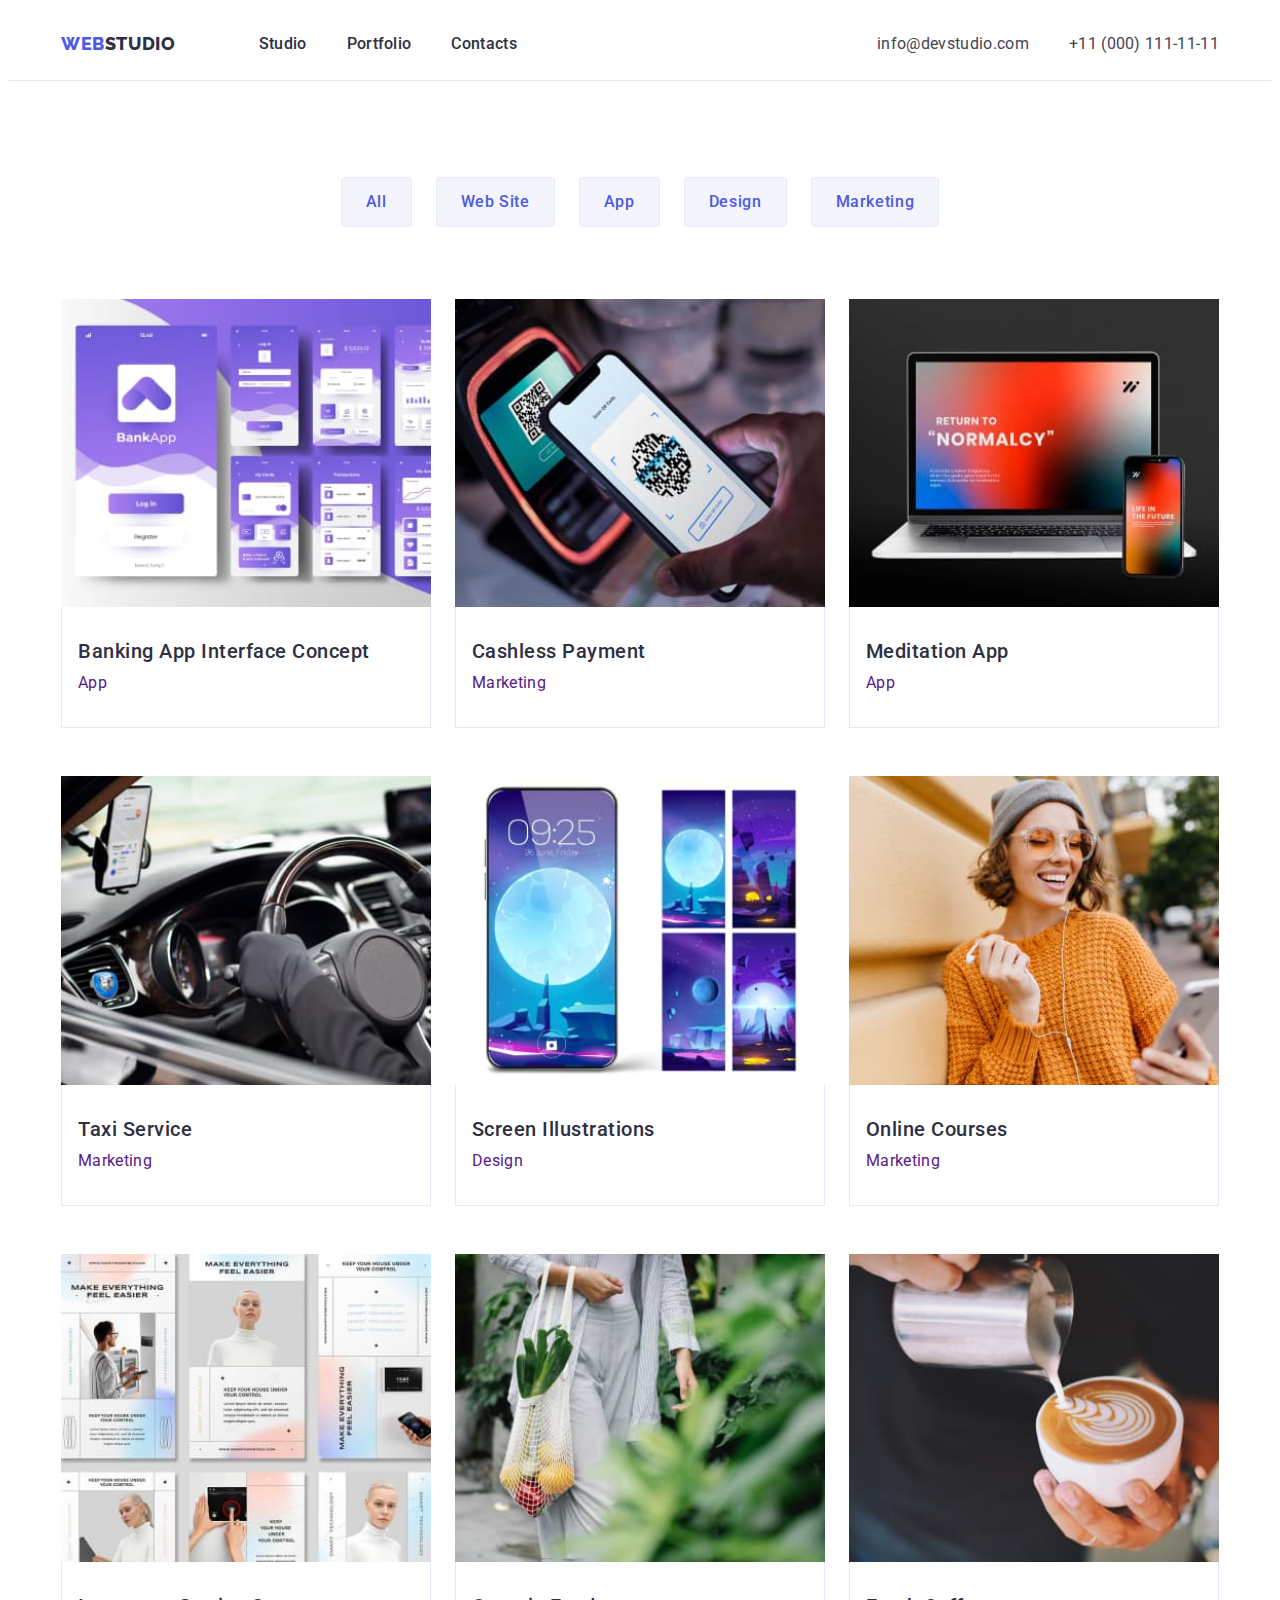
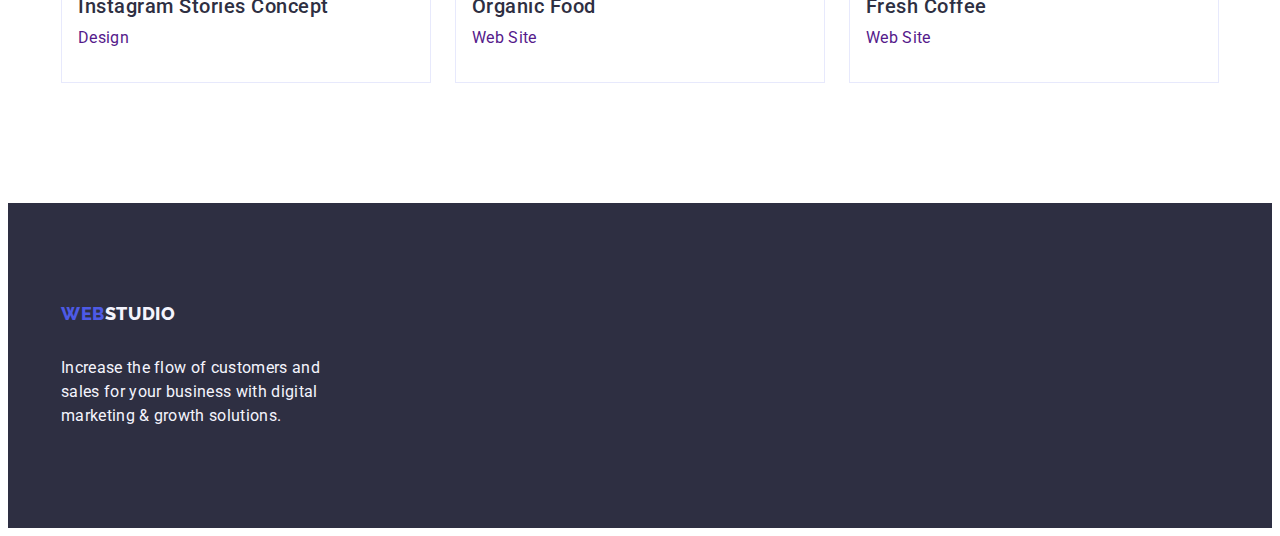
==== portfolio.html @ e99a267c "Initial commit" ====
<!DOCTYPE html>
<html lang="en">
  <head>
    <meta charset="UTF-8" />
    <meta name="viewport" content="width=device-width, initial-scale=1.0" />
    <meta name="description" content="" />
    <title>WEBSTUDIO</title>
    <link rel="preconnect" href="https://fonts.googleapis.com" />
    <link rel="preconnect" href="https://fonts.gstatic.com" crossorigin />
    <link
      href="https://fonts.googleapis.com/css2?family=Arsenal&family=Raleway:wght@800&family=Roboto:wght@400;500;700;900&display=swap"
      rel="stylesheet"
    />
    <link
      rel="stylesheet"
      href="https://cdnjs.cloudflare.com/ajax/libs/modern-normalize/2.0.0/modern-normalize.min.css"
      integrity="sha512-4xo8blKMVCiXpTaLzQSLSw3KFOVPWhm/TRtuPVc4WG6kUgjH6J03IBuG7JZPkcWMxJ5huwaBpOpnwYElP/m6wg=="
      crossorigin="anonymous"
      referrerpolicy="no-referrer"
    />
    <link rel="stylesheet" href="./css/styles.css" />
  </head>

  <body>
    <header class="page-header">
      <div class="container header-container">
        <nav class="page-navigation">
          <a class="logotype link" href="./index.html"
            >Web<span class="logotype-text-dark">Studio</span></a
          >
          <ul class="menu list">
            <li class="menu-item">
              <a class="menu-link link" href="./index.html">Studio</a>
            </li>
            <li class="menu-item">
              <a class="menu-link link" href="./portfolio.html">Portfolio</a>
            </li>
            <li class="menu-item">
              <a class="menu-link link" href="">Contacts</a>
            </li>
          </ul>
        </nav>

        <address class="contacts">
          <ul class="contacts-list list">
            <li class="contacts-item">
              <a class="contact-link link" href="mailto:info@devstudio.com"
                >info@devstudio.com</a
              >
            </li>
            <li class="contacts-item">
              <a class="contact-link link" href="tel:+110001111111"
                >+11 (000) 111-11-11</a
              >
            </li>
          </ul>
        </address>
      </div>
    </header>

    <main>
      <section class="portfolio">
        <div class="container">
          <h1 class="visually-hidden portfolio-title">Portfolio</h1>
          <ul class="filters-list list">
            <li class="filters-list-item">
              <button class="filters-button button" type="button">All</button>
            </li>
            <li class="filters-list-item">
              <button class="filters-button button" type="button">
                Web Site
              </button>
            </li>
            <li class="filters-list-item">
              <button class="filters-button button" type="button">App</button>
            </li>
            <li class="filters-list-item">
              <button class="filters-button button" type="button">
                Design
              </button>
            </li>
            <li class="filters-list-item">
              <button class="filters-button button" type="button">
                Marketing
              </button>
            </li>
          </ul>

          <ul class="card-list list">
            <li class="card-list-item">
              <a class="link" href=""
                ><img
                  class="card-photo"
                  src="./images/Images_portfolio/1.jpg"
                  alt="Banking App Interface Concept"
                  width="360"
                  height="300"
                />
                <div class="card-wrapper">
                  <h2 class="card-name">Banking App Interface Concept</h2>
                  <p class="card-referral">App</p>
                </div></a
              >
            </li>
            <li class="card-list-item">
              <a class="link" href=""
                ><img
                  class="card-photo"
                  src="./images/Images_portfolio/2.jpg"
                  alt="Cashless Payment"
                  width="360"
                  height="300"
                />
                <div class="card-wrapper">
                  <h2 class="card-name">Cashless Payment</h2>
                  <p class="card-referral">Marketing</p>
                </div></a
              >
            </li>
            <li class="card-list-item">
              <a class="link" href=""
                ><img
                  class="card-photo"
                  src="./images/Images_portfolio/3.jpg"
                  alt="Meditation App"
                  width="360"
                  height="300"
                />
                <div class="card-wrapper">
                  <h2 class="card-name">Meditation App</h2>
                  <p class="card-referral">App</p>
                </div></a
              >
            </li>
            <li class="card-list-item">
              <a class="link" href=""
                ><img
                  class="card-photo"
                  src="./images/Images_portfolio/4.jpg"
                  alt="Taxi Service"
                  width="360"
                  height="300"
                />
                <div class="card-wrapper">
                  <h2 class="card-name">Taxi Service</h2>
                  <p class="card-referral">Marketing</p>
                </div></a
              >
            </li>
            <li class="card-list-item">
              <a class="link" href=""
                ><img
                  class="card-photo"
                  src="./images/Images_portfolio/5.jpg"
                  alt="Screen Illustrations"
                  width="360"
                  height="300"
                />
                <div class="card-wrapper">
                  <h2 class="card-name">Screen Illustrations</h2>
                  <p class="card-referral">Design</p>
                </div></a
              >
            </li>
            <li class="card-list-item">
              <a class="link" href=""
                ><img
                  class="card-photo"
                  src="./images/Images_portfolio/6.jpg"
                  alt="Online Courses"
                  width="360"
                  height="300"
                />
                <div class="card-wrapper">
                  <h2 class="card-name">Online Courses</h2>
                  <p class="card-referral">Marketing</p>
                </div></a
              >
            </li>
            <li class="card-list-item">
              <a class="link" href=""
                ><img
                  class="card-photo"
                  src="./images/Images_portfolio/7.jpg"
                  alt="Instagram Stories Concept"
                  width="360"
                  height="300"
                />
                <div class="card-wrapper">
                  <h2 class="card-name">Instagram Stories Concept</h2>
                  <p class="card-referral">Design</p>
                </div></a
              >
            </li>
            <li class="card-list-item">
              <a class="link" href=""
                ><img
                  class="card-photo"
                  src="./images/Images_portfolio/8.jpg"
                  alt="Organic Food"
                  width="360"
                  height="300"
                />
                <div class="card-wrapper">
                  <h2 class="card-name">Organic Food</h2>
                  <p class="card-referral">Web Site</p>
                </div></a
              >
            </li>
            <li class="card-list-item">
              <a class="link" href=""
                ><img
                  class="card-photo"
                  src="./images/Images_portfolio/9.jpg"
                  alt="Fresh Coffee"
                  width="360"
                  height="300"
                />
                <div class="card-wrapper">
                  <h2 class="card-name">Fresh Coffee</h2>
                  <p class="card-referral">Web Site</p>
                </div></a
              >
            </li>
          </ul>
        </div>
      </section>
    </main>

    <footer class="page-footer">
      <div class="container">
        <a class="logotype link" href="./index.html"
          >Web<span class="logotype-text-light">Studio</span></a
        >
        <p class="footer-text">
          Increase the flow of customers and sales for your business with
          digital marketing & growth solutions.
        </p>
      </div>
    </footer>
  </body>
</html>
---- css/styles.css ----
:root {
  --main-color: #2e2f42;
  --secondary-color: #f4f4fd;
  --third-color: #434455;
  --accent-color: #4d5ae5;
  --text-btn-color: #ffffff;
  --active-color: #404bbf;
  --another-color: #e7e9fc;
}

h1,
h2,
h3,
h4,
h5,
h6,
p {
  margin-top: 0;
  margin-bottom: 0;
}

ul,
ol {
  margin-top: 0;
  margin-bottom: 0;
  padding-left: 0;
}

.list {
  list-style-type: none;
}

.link {
  text-decoration: none;
}

button {
  cursor: pointer;
}

img {
  display: block;
  width: 100%;
  height: auto;
}

body {
  font-family: 'Roboto', sans-serif;
  color: var(--third-color);
  line-height: 1.5;
  letter-spacing: 0.02em;
  background-color: var(--text-btn-color);
}

.visually-hidden {
  position: absolute;
  width: 1px;
  height: 1px;
  margin: -1px;
  border: 0;
  padding: 0;
  white-space: nowrap;
  clip-path: inset(100%);
  clip: rect(0 0 0 0);
  overflow: hidden;
}

.container {
  width: 1158px;
  margin-left: auto;
  margin-right: auto;
  padding-left: 15px;
  padding-right: 15px;
}

.section {
  padding-top: 120px;
  padding-bottom: 120px;
}

.page-header {
  border-bottom: 1px solid var(--another-color);
  padding-top: 24px;
  padding-bottom: 24px;
}

.header-container {
  display: flex;
  justify-content: space-between;
  align-items: center;
}

.page-navigation {
  display: flex;
  align-items: center;
  width: 100%;
  max-width: 456px;
  justify-content: space-between;
}

.logotype {
  color: var(--accent-color);
  font-family: Raleway, sans-serif;
  font-size: 18px;
  font-weight: 800;
  line-height: 1.17;
  letter-spacing: 0.03375em;
  text-transform: uppercase;
  margin-right: 76px;
}

.logotype .logotype-text-dark {
  color: var(--main-color);
}

.logotype-text-light {
  color: var(--secondary-color);
}

.menu {
  display: flex;
  gap: 40px;
  align-items: center;
}

.menu-link {
  font-weight: 500;
  color: var(--main-color);
  padding-top: 24px;
  padding-bottom: 24px;
}

.menu-link:hover,
.menu-link:focus {
  color: var(--active-color);
}

.contacts-list {
  display: flex;
  gap: 40px;
  align-items: center;
}

address {
  font-style: normal;
}

.contact-link {
  color: var(--third-color);
}

.contact-link:hover,
.contact-link:focus {
  color: var(--active-color);
}

.hero {
  background-color: var(--main-color);
  padding: 188px 0;
}

.hero-title {
  color: var(--text-btn-color);
  text-align: center;
  font-size: 56px;
  line-height: 1.07;
  letter-spacing: 0.02em;
  max-width: 496px;
  margin: 0 auto 48px;
}

.hero-button {
  font-family: 'Roboto', sans-serif;
  background: var(--accent-color);
  color: var(--text-btn-color);
  font-size: 16px;
  font-weight: 500;
  line-height: 1.5;
  letter-spacing: 0.04em;
  display: block;
  border: none;
  border-radius: 4px;
  border-color: transparent;
  padding: 16px 32px;
  margin: 0 auto;
  min-width: 169px;
}

.hero-button:hover,
.hero-button:focus {
  background: var(--active-color);
}

.section-title {
  color: var(--main-color);
  text-align: center;
  font-size: 36px;
  line-height: 1.11;
  letter-spacing: 0.045em;
  text-transform: capitalize;
  margin-bottom: 72px;
}

.benefits-list {
  display: flex;
  gap: 24px;
}

.benefits-list-item {
  flex-basis: calc((100% - 3 * 24px) / 4);
}

.benefits-list-title {
  color: var(--main-color);
  font-size: 20px;
  font-weight: 500;
  line-height: 1.2;
  letter-spacing: 0.025em;
  margin-bottom: 8px;
}

.our-solution {
  padding-bottom: 120px;
}

.solution-list {
  display: flex;
  gap: 24px;
}

.solution-list-item {
  flex-basis: calc((100% - 2 * 24px) / 3);
}

.team {
  background-color: var(--secondary-color);
}

.team-list {
  display: flex;
  gap: 24px;
}

.team-list-item {
  background-color: var(--text-btn-color);
  flex-basis: calc((100% - 3 * 24px) / 4);
  border-radius: 0px 0px 4px 4px;
  box-shadow: 0px 2px 1px 0px rgba(46, 47, 66, 0.08),
    0px 1px 1px 0px rgba(46, 47, 66, 0.16),
    0px 1px 6px 0px rgba(46, 47, 66, 0.08);
}

.team-wrapper {
  padding: 32px 0;
}

.team-name {
  color: var(--main-color);
  font-size: 20px;
  font-weight: 500;
  line-height: 1.2;
  letter-spacing: 0.025em;
  text-align: center;
  margin-bottom: 8px;
}

.team-position {
  text-align: center;
}

.portfolio {
  padding-top: 96px;
  padding-bottom: 120px;
}

.filters-list {
  display: flex;
  justify-content: center;
  gap: 24px;
  margin-bottom: 72px;
}

.filters-button {
  background: var(--secondary-color);
  color: var(--accent-color);
  font-family: 'Roboto', sans-serif;
  text-align: center;
  font-size: 16px;
  font-weight: 500;
  line-height: 1.5;
  letter-spacing: 0.04em;
  padding: 12px 24px;
  text-align: center;
  border-radius: 4px;
  border: 1px solid var(--another-color);
}

.filters-button:hover,
.filters-button:focus {
  background: var(--active-color);
  color: var(--text-btn-color);
  border: 1px solid transparent;
  box-shadow: 0px 2px 2px 0px rgba(0, 0, 0, 0.12),
    0px 2px 1px 0px rgba(0, 0, 0, 0.08), 0px 3px 1px 0px rgba(0, 0, 0, 0.1);
}

.card-list {
  display: flex;
  flex-wrap: wrap;
  column-gap: 24px;
  row-gap: 48px;
}

.card-list-item {
  width: calc((100% - 2 * 24px) / 3);
}

.card-wrapper {
  border: 1px solid var(--another-color);
  background: var(--text-btn-color);
  padding: 32px 16px;
  border-top: none;
}

.card-name {
  color: var(--main-color);
  font-size: 20px;
  font-weight: 500;
  line-height: 1.2;
  letter-spacing: 0.025em;
  margin-bottom: 8px;
}

.page-footer {
  background: var(--main-color);
  padding-top: 100px;
  padding-bottom: 100px;
}

.page-footer .logotype {
  display: inline-block;
  margin-bottom: 16px;
}

.footer-text {
  color: var(--secondary-color);
  margin-top: 16px;
  max-width: 264px;
}
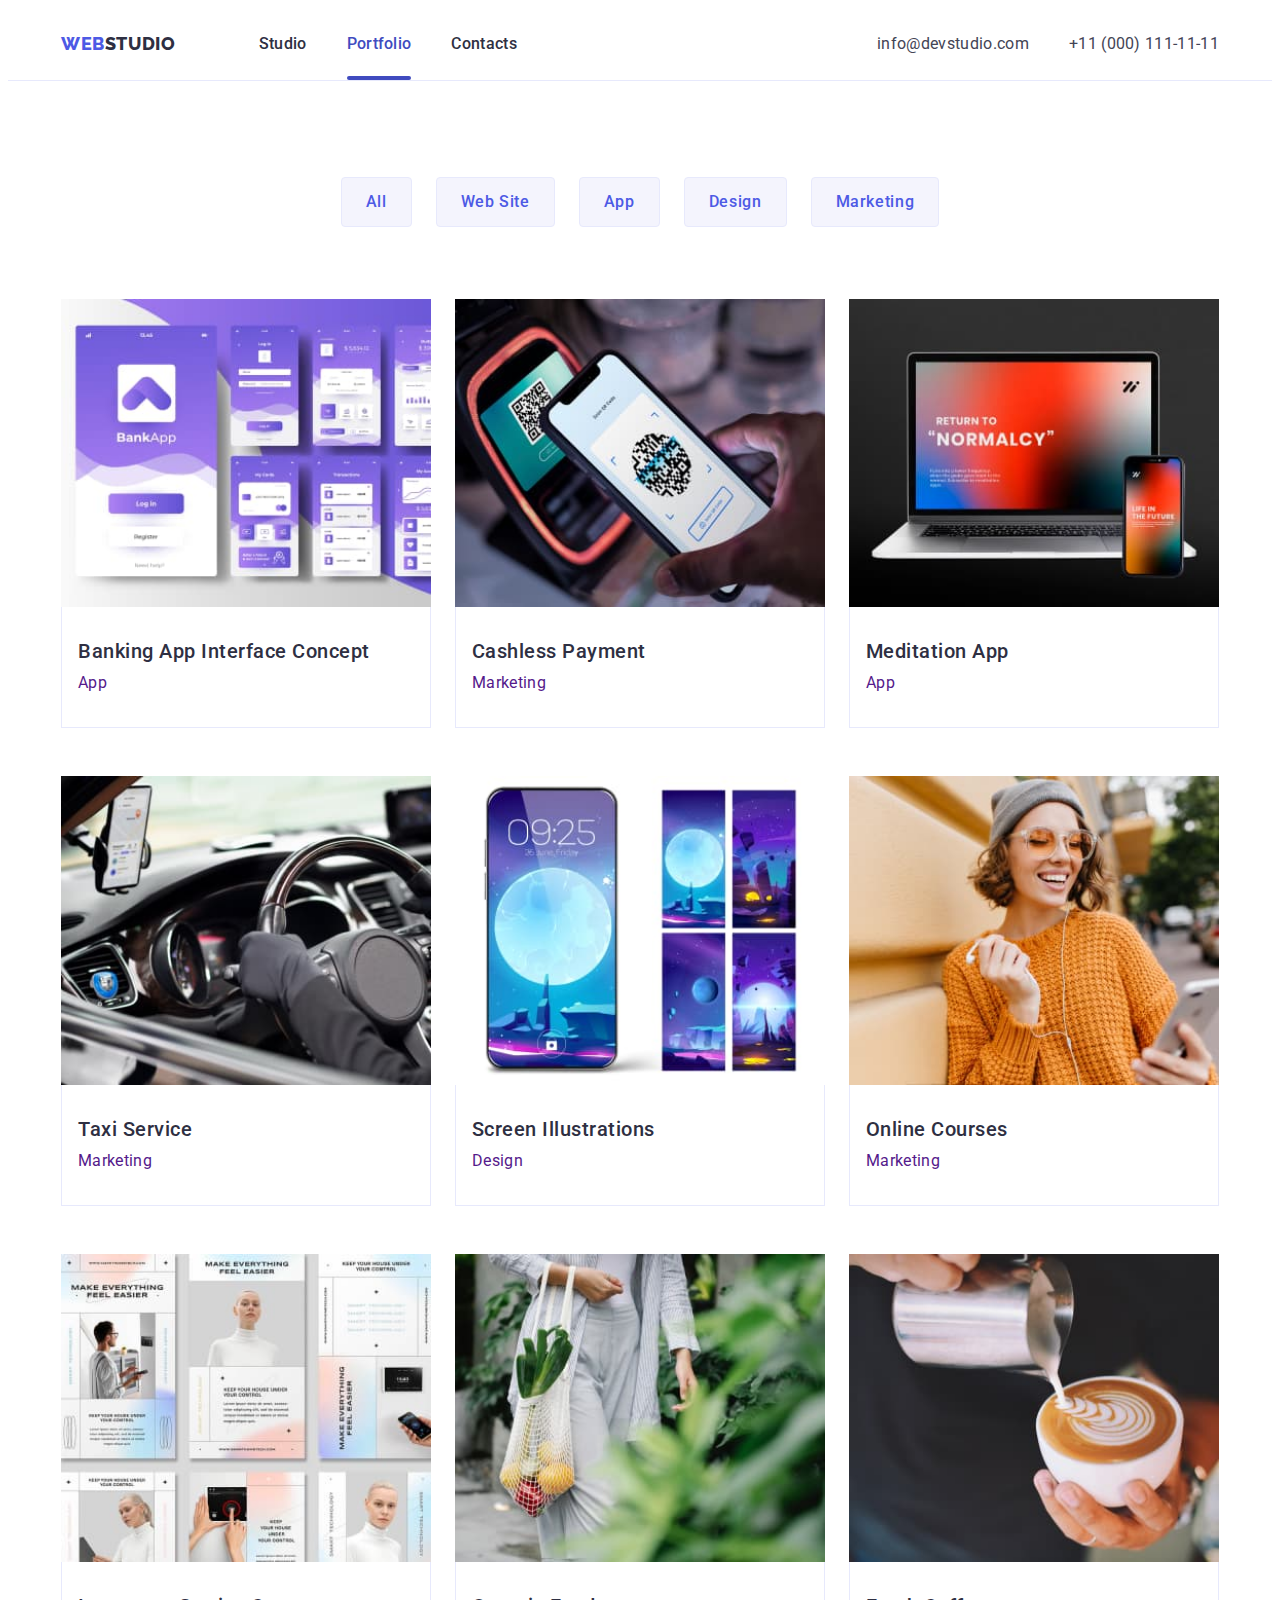
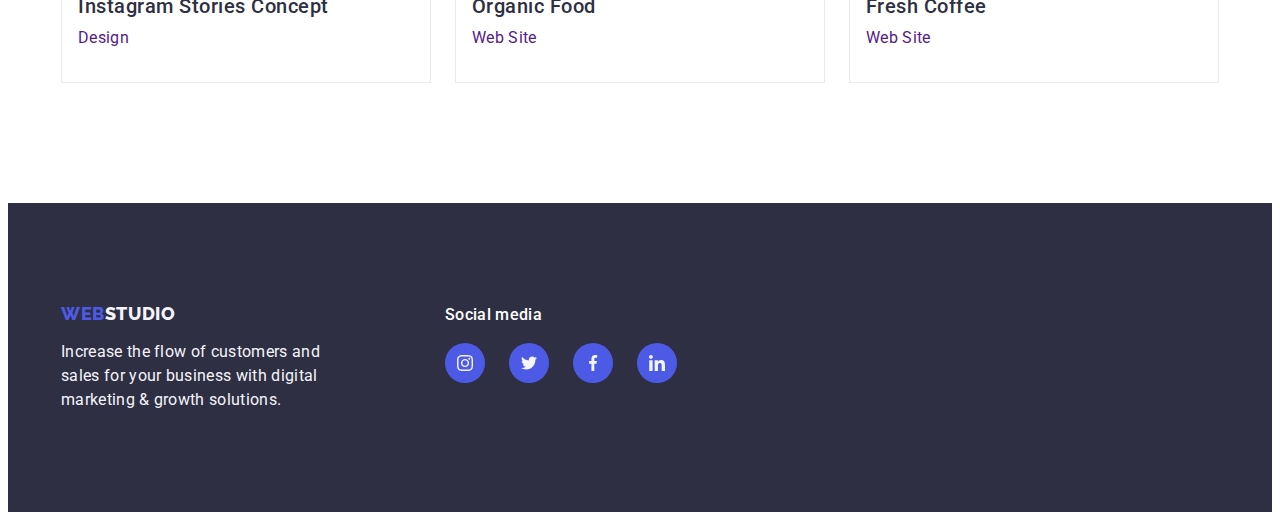
==== commit f5619925: "HW4" ====
--- a/portfolio.html
+++ b/portfolio.html
@@ -33,7 +33,9 @@
               <a class="menu-link link" href="./index.html">Studio</a>
             </li>
             <li class="menu-item">
-              <a class="menu-link link" href="./portfolio.html">Portfolio</a>
+              <a class="menu-link link current" href="./portfolio.html"
+                >Portfolio</a
+              >
             </li>
             <li class="menu-item">
               <a class="menu-link link" href="">Contacts</a>
@@ -88,29 +90,44 @@
 
           <ul class="card-list list">
             <li class="card-list-item">
-              <a class="link" href=""
-                ><img
-                  class="card-photo"
-                  src="./images/Images_portfolio/1.jpg"
-                  alt="Banking App Interface Concept"
-                  width="360"
-                  height="300"
-                />
+              <a class="link" href="">
+                <div class="card-list-img-wrapper">
+                  <img
+                    class="card-photo"
+                    src="./images/Images_portfolio/1.jpg"
+                    alt="Banking App Interface Concept"
+                    width="360"
+                    height="300"
+                  />
+                  <p class="overlay">
+                    14 Stylish and User-Friendly App Design Concepts · Task
+                    Manager App · Calorie Tracker App · Exotic Fruit Ecommerce
+                    App · Cloud Storage App
+                  </p>
+                </div>
                 <div class="card-wrapper">
                   <h2 class="card-name">Banking App Interface Concept</h2>
                   <p class="card-referral">App</p>
-                </div></a
-              >
-            </li>
-            <li class="card-list-item">
-              <a class="link" href=""
-                ><img
-                  class="card-photo"
-                  src="./images/Images_portfolio/2.jpg"
-                  alt="Cashless Payment"
-                  width="360"
-                  height="300"
-                />
+                </div>
+              </a>
+            </li>
+
+            <li class="card-list-item">
+              <a class="link" href="">
+                <div class="card-list-img-wrapper">
+                  <img
+                    class="card-photo"
+                    src="./images/Images_portfolio/2.jpg"
+                    alt="Cashless Payment"
+                    width="360"
+                    height="300"
+                  />
+                  <p class="overlay">
+                    14 Stylish and User-Friendly App Design Concepts · Task
+                    Manager App · Calorie Tracker App · Exotic Fruit Ecommerce
+                    App · Cloud Storage App
+                  </p>
+                </div>
                 <div class="card-wrapper">
                   <h2 class="card-name">Cashless Payment</h2>
                   <p class="card-referral">Marketing</p>
@@ -118,14 +135,21 @@
               >
             </li>
             <li class="card-list-item">
-              <a class="link" href=""
-                ><img
-                  class="card-photo"
-                  src="./images/Images_portfolio/3.jpg"
-                  alt="Meditation App"
-                  width="360"
-                  height="300"
-                />
+              <a class="link" href="">
+                <div class="card-list-img-wrapper">
+                  <img
+                    class="card-photo"
+                    src="./images/Images_portfolio/3.jpg"
+                    alt="Meditation App"
+                    width="360"
+                    height="300"
+                  />
+                  <p class="overlay">
+                    14 Stylish and User-Friendly App Design Concepts · Task
+                    Manager App · Calorie Tracker App · Exotic Fruit Ecommerce
+                    App · Cloud Storage App
+                  </p>
+                </div>
                 <div class="card-wrapper">
                   <h2 class="card-name">Meditation App</h2>
                   <p class="card-referral">App</p>
@@ -133,14 +157,21 @@
               >
             </li>
             <li class="card-list-item">
-              <a class="link" href=""
-                ><img
-                  class="card-photo"
-                  src="./images/Images_portfolio/4.jpg"
-                  alt="Taxi Service"
-                  width="360"
-                  height="300"
-                />
+              <a class="link" href="">
+                <div class="card-list-img-wrapper">
+                  <img
+                    class="card-photo"
+                    src="./images/Images_portfolio/4.jpg"
+                    alt="Taxi Service"
+                    width="360"
+                    height="300"
+                  />
+                  <p class="overlay">
+                    14 Stylish and User-Friendly App Design Concepts · Task
+                    Manager App · Calorie Tracker App · Exotic Fruit Ecommerce
+                    App · Cloud Storage App
+                  </p>
+                </div>
                 <div class="card-wrapper">
                   <h2 class="card-name">Taxi Service</h2>
                   <p class="card-referral">Marketing</p>
@@ -148,14 +179,21 @@
               >
             </li>
             <li class="card-list-item">
-              <a class="link" href=""
-                ><img
-                  class="card-photo"
-                  src="./images/Images_portfolio/5.jpg"
-                  alt="Screen Illustrations"
-                  width="360"
-                  height="300"
-                />
+              <a class="link" href="">
+                <div class="card-list-img-wrapper">
+                  <img
+                    class="card-photo"
+                    src="./images/Images_portfolio/5.jpg"
+                    alt="Screen Illustrations"
+                    width="360"
+                    height="300"
+                  />
+                  <p class="overlay">
+                    14 Stylish and User-Friendly App Design Concepts · Task
+                    Manager App · Calorie Tracker App · Exotic Fruit Ecommerce
+                    App · Cloud Storage App
+                  </p>
+                </div>
                 <div class="card-wrapper">
                   <h2 class="card-name">Screen Illustrations</h2>
                   <p class="card-referral">Design</p>
@@ -163,14 +201,21 @@
               >
             </li>
             <li class="card-list-item">
-              <a class="link" href=""
-                ><img
-                  class="card-photo"
-                  src="./images/Images_portfolio/6.jpg"
-                  alt="Online Courses"
-                  width="360"
-                  height="300"
-                />
+              <a class="link" href="">
+                <div class="card-list-img-wrapper">
+                  <img
+                    class="card-photo"
+                    src="./images/Images_portfolio/6.jpg"
+                    alt="Online Courses"
+                    width="360"
+                    height="300"
+                  />
+                  <p class="overlay">
+                    14 Stylish and User-Friendly App Design Concepts · Task
+                    Manager App · Calorie Tracker App · Exotic Fruit Ecommerce
+                    App · Cloud Storage App
+                  </p>
+                </div>
                 <div class="card-wrapper">
                   <h2 class="card-name">Online Courses</h2>
                   <p class="card-referral">Marketing</p>
@@ -178,14 +223,21 @@
               >
             </li>
             <li class="card-list-item">
-              <a class="link" href=""
-                ><img
-                  class="card-photo"
-                  src="./images/Images_portfolio/7.jpg"
-                  alt="Instagram Stories Concept"
-                  width="360"
-                  height="300"
-                />
+              <a class="link" href="">
+                <div class="card-list-img-wrapper">
+                  <img
+                    class="card-photo"
+                    src="./images/Images_portfolio/7.jpg"
+                    alt="Instagram Stories Concept"
+                    width="360"
+                    height="300"
+                  />
+                  <p class="overlay">
+                    14 Stylish and User-Friendly App Design Concepts · Task
+                    Manager App · Calorie Tracker App · Exotic Fruit Ecommerce
+                    App · Cloud Storage App
+                  </p>
+                </div>
                 <div class="card-wrapper">
                   <h2 class="card-name">Instagram Stories Concept</h2>
                   <p class="card-referral">Design</p>
@@ -194,13 +246,20 @@
             </li>
             <li class="card-list-item">
               <a class="link" href=""
-                ><img
-                  class="card-photo"
-                  src="./images/Images_portfolio/8.jpg"
-                  alt="Organic Food"
-                  width="360"
-                  height="300"
-                />
+                ><div class="card-list-img-wrapper">
+                  <img
+                    class="card-photo"
+                    src="./images/Images_portfolio/8.jpg"
+                    alt="Organic Food"
+                    width="360"
+                    height="300"
+                  />
+                  <p class="overlay">
+                    14 Stylish and User-Friendly App Design Concepts · Task
+                    Manager App · Calorie Tracker App · Exotic Fruit Ecommerce
+                    App · Cloud Storage App
+                  </p>
+                </div>
                 <div class="card-wrapper">
                   <h2 class="card-name">Organic Food</h2>
                   <p class="card-referral">Web Site</p>
@@ -209,13 +268,20 @@
             </li>
             <li class="card-list-item">
               <a class="link" href=""
-                ><img
-                  class="card-photo"
-                  src="./images/Images_portfolio/9.jpg"
-                  alt="Fresh Coffee"
-                  width="360"
-                  height="300"
-                />
+                ><div class="card-list-img-wrapper">
+                  <img
+                    class="card-photo"
+                    src="./images/Images_portfolio/9.jpg"
+                    alt="Fresh Coffee"
+                    width="360"
+                    height="300"
+                  />
+                  <p class="overlay">
+                    14 Stylish and User-Friendly App Design Concepts · Task
+                    Manager App · Calorie Tracker App · Exotic Fruit Ecommerce
+                    App · Cloud Storage App
+                  </p>
+                </div>
                 <div class="card-wrapper">
                   <h2 class="card-name">Fresh Coffee</h2>
                   <p class="card-referral">Web Site</p>
@@ -229,13 +295,68 @@
 
     <footer class="page-footer">
       <div class="container">
-        <a class="logotype link" href="./index.html"
-          >Web<span class="logotype-text-light">Studio</span></a
-        >
-        <p class="footer-text">
-          Increase the flow of customers and sales for your business with
-          digital marketing & growth solutions.
-        </p>
+        <div class="footer-logo-and-text">
+          <a class="logotype link" href="./index.html"
+            >Web<span class="logotype-text-light">Studio</span></a
+          >
+          <p class="footer-text">
+            Increase the flow of customers and sales for your business with
+            digital marketing & growth solutions.
+          </p>
+        </div>
+        <div class="social-media">
+          <p class="social-media-text">Social media</p>
+          <ul class="soсial-list list">
+            <li class="soсial-list-item">
+              <a class="social-link link" href="">
+                <svg
+                  class="social-list-icon"
+                  width="16"
+                  height="16"
+                  aria-label="instagram icon"
+                >
+                  <use href="./images/icons.svg#icon-instagram"></use>
+                </svg>
+              </a>
+            </li>
+            <li class="soсial-list-item">
+              <a class="social-link link" href="">
+                <svg
+                  class="social-list-icon"
+                  width="16"
+                  height="16"
+                  aria-label="twitter icon"
+                >
+                  <use href="./images/icons.svg#icon-twitter"></use>
+                </svg>
+              </a>
+            </li>
+            <li class="soсial-list-item">
+              <a class="social-link link" href="">
+                <svg
+                  class="social-list-icon"
+                  width="16"
+                  height="16"
+                  aria-label="facebook icon"
+                >
+                  <use href="./images/icons.svg#icon-facebook"></use>
+                </svg>
+              </a>
+            </li>
+            <li class="soсial-list-item">
+              <a class="social-link link" href="">
+                <svg
+                  class="social-list-icon"
+                  width="16"
+                  height="16"
+                  aria-label="linkedin icon"
+                >
+                  <use href="./images/icons.svg#icon-linkedin"></use>
+                </svg>
+              </a>
+            </li>
+          </ul>
+        </div>
       </div>
     </footer>
   </body>
--- a/css/styles.css
+++ b/css/styles.css
@@ -6,6 +6,7 @@
   --text-btn-color: #ffffff;
   --active-color: #404bbf;
   --another-color: #e7e9fc;
+  --transition-dur-func: 250ms cubic-bezier(0.4, 0, 0.2, 1);
 }
 
 h1,
@@ -80,14 +81,17 @@
 
 .page-header {
   border-bottom: 1px solid var(--another-color);
-  padding-top: 24px;
-  padding-bottom: 24px;
 }
 
 .header-container {
   display: flex;
   justify-content: space-between;
   align-items: center;
+}
+
+.logotype,
+.menu-link {
+  display: block;
 }
 
 .page-navigation {
@@ -128,6 +132,7 @@
   color: var(--main-color);
   padding-top: 24px;
   padding-bottom: 24px;
+  transition: color var(--transition-dur-func);
 }
 
 .menu-link:hover,
@@ -135,6 +140,26 @@
   color: var(--active-color);
 }
 
+.current {
+  color: var(--active-color);
+}
+
+.menu-link.current {
+  display: flex;
+  gap: 20px;
+  flex-direction: column;
+  padding-bottom: 0px;
+}
+
+.current::after {
+  content: '';
+  display: block;
+  width: 100%;
+  height: 4px;
+  border-radius: 2px;
+  background: var(--active-color);
+}
+
 .contacts-list {
   display: flex;
   gap: 40px;
@@ -147,6 +172,7 @@
 
 .contact-link {
   color: var(--third-color);
+  transition: color var(--transition-dur-func);
 }
 
 .contact-link:hover,
@@ -156,6 +182,14 @@
 
 .hero {
   background-color: var(--main-color);
+  background-image: linear-gradient(
+      rgba(46, 47, 66, 0.7),
+      rgba(46, 47, 66, 0.7)
+    ),
+    url(../images/background_image.jpg);
+  background-repeat: no-repeat;
+  background-size: cover;
+  max-width: 1440px;
   padding: 188px 0;
 }
 
@@ -184,6 +218,7 @@
   padding: 16px 32px;
   margin: 0 auto;
   min-width: 169px;
+  transition: background var(--transition-dur-func);
 }
 
 .hero-button:hover,
@@ -208,6 +243,13 @@
 
 .benefits-list-item {
   flex-basis: calc((100% - 3 * 24px) / 4);
+}
+
+.ben-icons {
+  border-radius: 4px;
+  background: var(--secondary-color);
+  margin-bottom: 8px;
+  padding: 24px 100px;
 }
 
 .benefits-list-title {
@@ -266,6 +308,67 @@
 
 .team-position {
   text-align: center;
+  margin-bottom: 8px;
+}
+
+.soсial-list {
+  display: flex;
+  align-items: center;
+  gap: 24px;
+  justify-content: center;
+}
+
+.soсial-list-item {
+  width: 40px;
+  height: 40px;
+}
+
+.social-link {
+  display: flex;
+  align-items: center;
+  justify-content: center;
+  width: 100%;
+  height: 100%;
+  border-radius: 50%;
+  background-color: var(--accent-color);
+  transition: background-color var(--transition-dur-func);
+}
+
+.social-link:hover,
+.social-link:focus {
+  background-color: var(--active-color);
+}
+
+.social-list-icon {
+  fill: var(--secondary-color);
+}
+
+.customers-list {
+  display: flex;
+  align-items: center;
+  gap: 24px;
+}
+
+.customers-list-item {
+  flex-basis: calc((100% - 5 * 24px) / 6);
+  border-radius: 4px;
+  border: 1px solid #8e8f99;
+  padding: 16px 32px;
+  transition: border var(--transition-dur-func);
+}
+.customers-icon {
+  fill: #8e8f99;
+  transition: fill var(--transition-dur-func);
+}
+
+.customers-list-item:hover,
+.customers-list-item:focus {
+  border: 1px solid var(--active-color);
+}
+
+.customers-list-item:hover .customers-icon,
+.customers-list-item:focus .customers-icon {
+  fill: var(--active-color);
 }
 
 .portfolio {
@@ -293,6 +396,9 @@
   text-align: center;
   border-radius: 4px;
   border: 1px solid var(--another-color);
+  transition: background var(--transition-dur-func),
+    color var(--transition-dur-func), border var(--transition-dur-func),
+    box-shadow var(--transition-dur-func);
 }
 
 .filters-button:hover,
@@ -315,6 +421,29 @@
   width: calc((100% - 2 * 24px) / 3);
 }
 
+.card-list-img-wrapper {
+  position: relative;
+  overflow: hidden;
+}
+
+.overlay {
+  position: absolute;
+  top: 0;
+  left: 0;
+  width: 100%;
+  height: 100%;
+  color: var(--secondary-color);
+  padding-top: 40px;
+  text-align: center;
+  background-color: var(--accent-color);
+  transform: translateY(100%);
+  transition: transform var(--transition-dur-func);
+}
+
+.card-list-item:hover .overlay {
+  transform: translateY(0%);
+}
+
 .card-wrapper {
   border: 1px solid var(--another-color);
   background: var(--text-btn-color);
@@ -337,6 +466,10 @@
   padding-bottom: 100px;
 }
 
+.page-footer .container {
+  display: flex;
+  gap: 120px;
+}
 .page-footer .logotype {
   display: inline-block;
   margin-bottom: 16px;
@@ -344,6 +477,81 @@
 
 .footer-text {
   color: var(--secondary-color);
-  margin-top: 16px;
   max-width: 264px;
 }
+
+.social-media {
+  display: inline-flex;
+  gap: 16px;
+  flex-direction: column;
+}
+
+.social-media .soсial-list {
+  justify-content: flex-start;
+  align-items: flex-start;
+}
+
+.social-media-text {
+  color: var(--text-btn-color);
+  font-weight: 500;
+}
+
+.backdrop {
+  position: fixed;
+  top: 0;
+  left: 0;
+  z-index: 9999;
+  width: 100%;
+  height: 100%;
+  background-color: rgba(46, 47, 66, 0.4);
+  transition: opacity var(--transition-dur-func),
+    visibility var(--transition-dur-func);
+}
+
+.is-hidden {
+  opacity: 0;
+  visibility: hidden;
+  pointer-events: none;
+}
+
+.modal {
+  position: absolute;
+  width: 408px;
+  height: 584px;
+  border-radius: 4px;
+  background: #fcfcfc;
+  box-shadow: 0px 2px 1px 0px rgba(0, 0, 0, 0.2),
+    0px 1px 3px 0px rgba(0, 0, 0, 0.12), 0px 1px 1px 0px rgba(0, 0, 0, 0.14);
+  top: 50%;
+  left: 50%;
+  transform: translate(-50%, -50%);
+}
+
+.close-button {
+  position: absolute;
+  top: 24px;
+  right: 24px;
+  display: flex;
+  align-items: center;
+  justify-content: center;
+  width: 24px;
+  height: 24px;
+  background-color: var(--another-color);
+  stroke-width: 1px;
+  stroke: rgba(0, 0, 0, 0.1);
+  border-radius: 50%;
+  transition: background-color var(--transition-dur-func);
+}
+
+.close-button:hover {
+  background-color: var(--active-color);
+}
+
+.close-button-icon {
+  fill: var(--main-color);
+  transition: fill var(--transition-dur-func);
+}
+
+.close-button:hover .close-button-icon {
+  fill: var(--text-btn-color);
+}
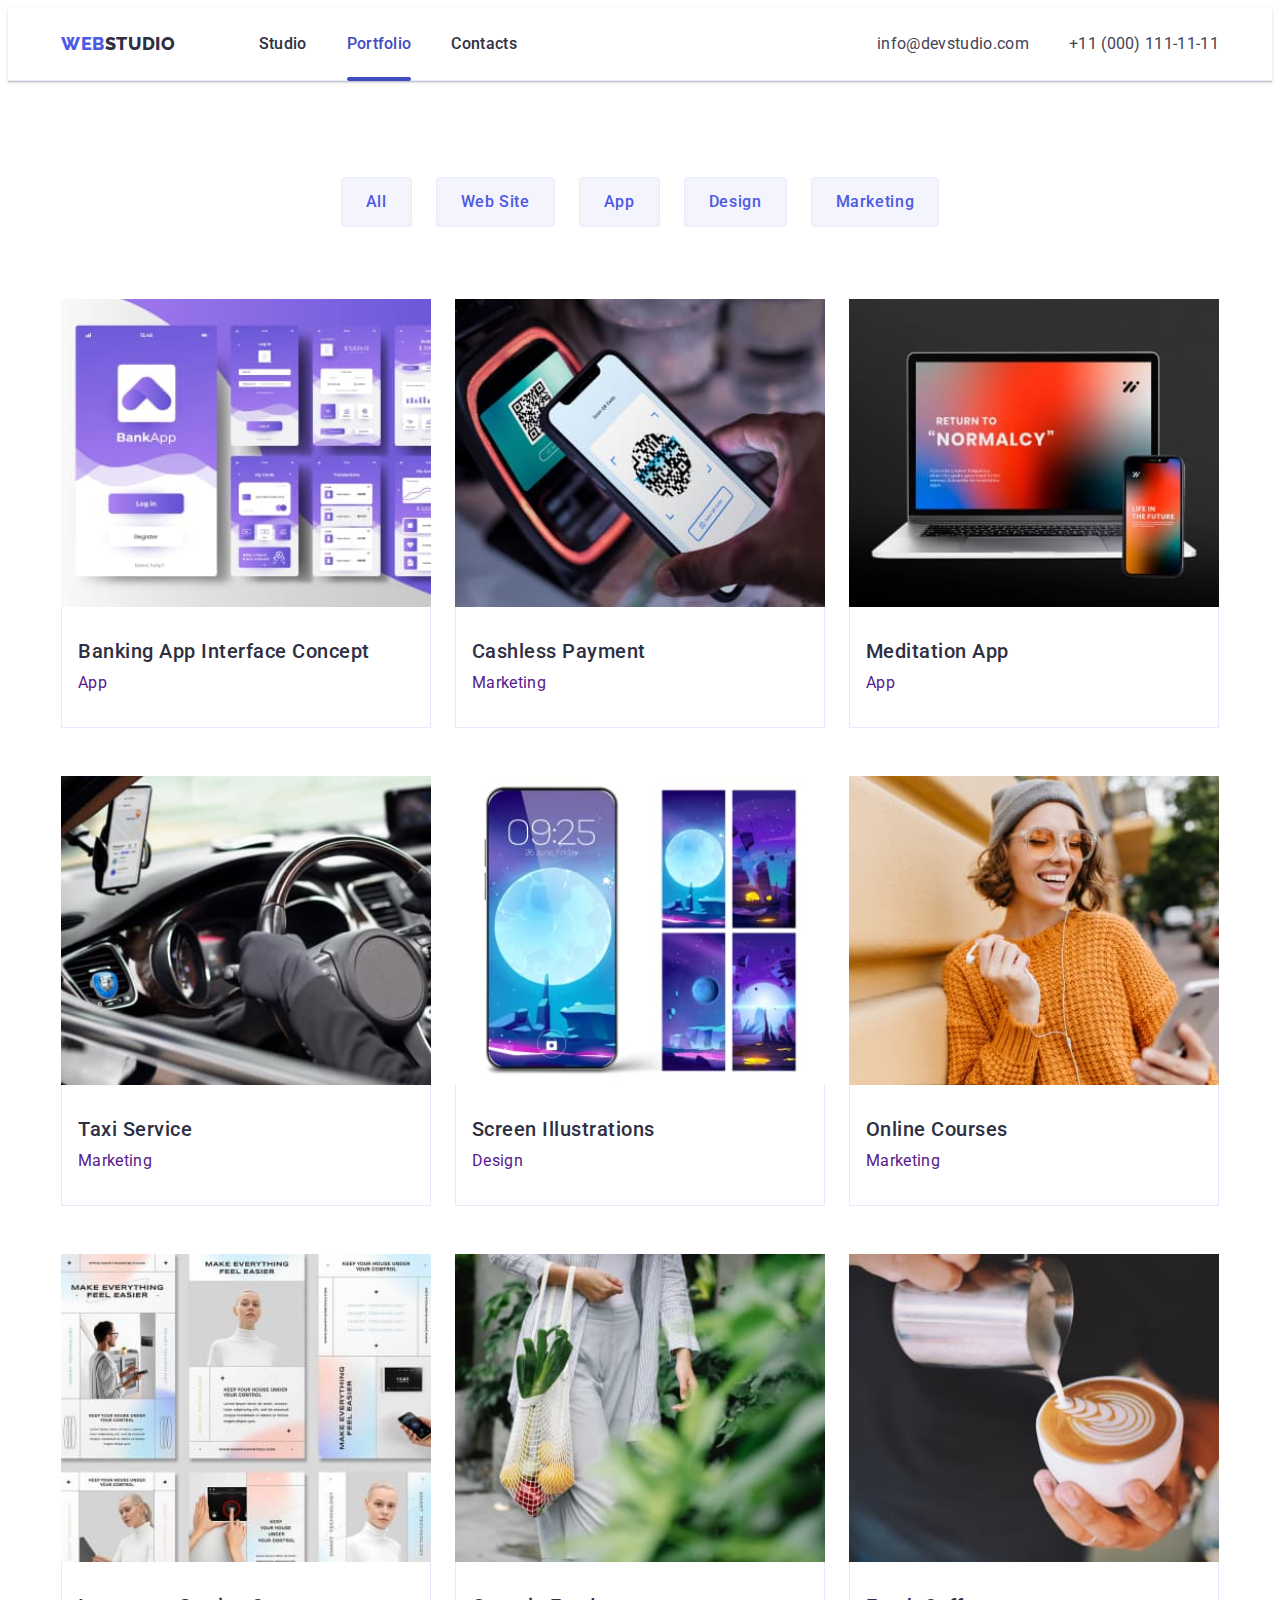
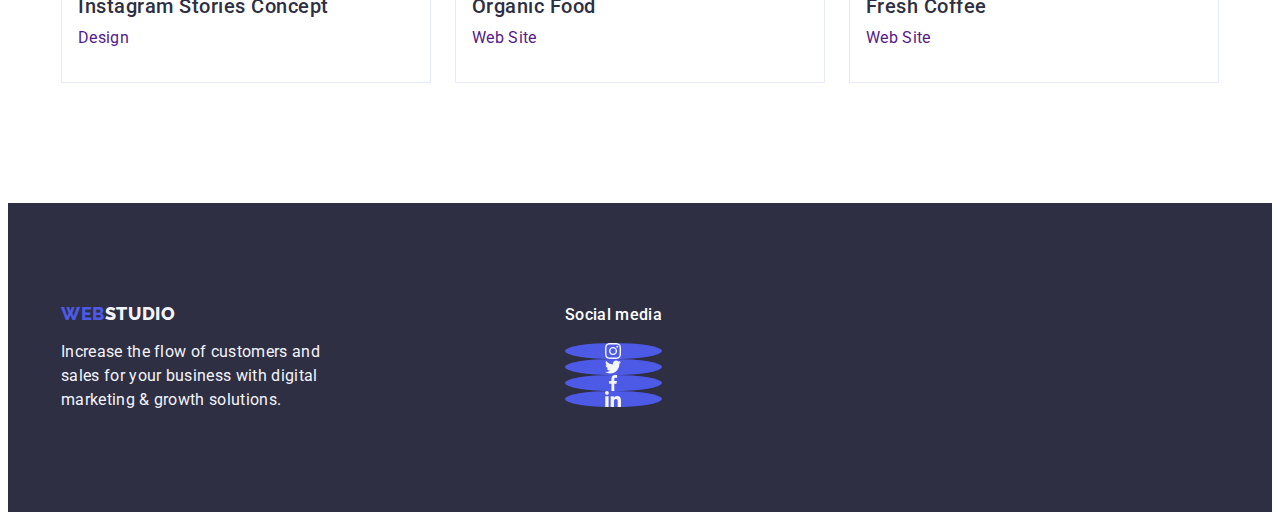
==== commit c9373e47: "HW4. update CSS" ====
--- a/portfolio.html
+++ b/portfolio.html
@@ -90,7 +90,7 @@
 
           <ul class="card-list list">
             <li class="card-list-item">
-              <a class="link" href="">
+              <a class="card-list-link link" href="">
                 <div class="card-list-img-wrapper">
                   <img
                     class="card-photo"
@@ -113,7 +113,7 @@
             </li>
 
             <li class="card-list-item">
-              <a class="link" href="">
+              <a class="card-list-link link" href="">
                 <div class="card-list-img-wrapper">
                   <img
                     class="card-photo"
@@ -135,7 +135,7 @@
               >
             </li>
             <li class="card-list-item">
-              <a class="link" href="">
+              <a class="card-list-link link" href="">
                 <div class="card-list-img-wrapper">
                   <img
                     class="card-photo"
@@ -157,7 +157,7 @@
               >
             </li>
             <li class="card-list-item">
-              <a class="link" href="">
+              <a class="card-list-link link" href="">
                 <div class="card-list-img-wrapper">
                   <img
                     class="card-photo"
@@ -179,7 +179,7 @@
               >
             </li>
             <li class="card-list-item">
-              <a class="link" href="">
+              <a class="card-list-link link" href="">
                 <div class="card-list-img-wrapper">
                   <img
                     class="card-photo"
@@ -201,7 +201,7 @@
               >
             </li>
             <li class="card-list-item">
-              <a class="link" href="">
+              <a class="card-list-link link" href="">
                 <div class="card-list-img-wrapper">
                   <img
                     class="card-photo"
@@ -223,7 +223,7 @@
               >
             </li>
             <li class="card-list-item">
-              <a class="link" href="">
+              <a class="card-list-link link" href="">
                 <div class="card-list-img-wrapper">
                   <img
                     class="card-photo"
@@ -245,7 +245,7 @@
               >
             </li>
             <li class="card-list-item">
-              <a class="link" href=""
+              <a class="card-list-link link" href=""
                 ><div class="card-list-img-wrapper">
                   <img
                     class="card-photo"
@@ -267,7 +267,7 @@
               >
             </li>
             <li class="card-list-item">
-              <a class="link" href=""
+              <a class="card-list-link link" href=""
                 ><div class="card-list-img-wrapper">
                   <img
                     class="card-photo"
--- a/css/styles.css
+++ b/css/styles.css
@@ -6,7 +6,6 @@
   --text-btn-color: #ffffff;
   --active-color: #404bbf;
   --another-color: #e7e9fc;
-  --transition-dur-func: 250ms cubic-bezier(0.4, 0, 0.2, 1);
 }
 
 h1,
@@ -81,6 +80,9 @@
 
 .page-header {
   border-bottom: 1px solid var(--another-color);
+  box-shadow: 0px 1px 6px 0px rgba(46, 47, 66, 0.08),
+    0px 1px 1px 0px rgba(46, 47, 66, 0.16),
+    0px 2px 1px 0px rgba(46, 47, 66, 0.08);
 }
 
 .header-container {
@@ -132,7 +134,7 @@
   color: var(--main-color);
   padding-top: 24px;
   padding-bottom: 24px;
-  transition: color var(--transition-dur-func);
+  transition: color 250ms cubic-bezier(0.4, 0, 0.2, 1);
 }
 
 .menu-link:hover,
@@ -145,14 +147,14 @@
 }
 
 .menu-link.current {
-  display: flex;
-  gap: 20px;
-  flex-direction: column;
-  padding-bottom: 0px;
+  position: relative;
 }
 
 .current::after {
   content: '';
+  position: absolute;
+  left: 0;
+  bottom: -1px;
   display: block;
   width: 100%;
   height: 4px;
@@ -172,7 +174,7 @@
 
 .contact-link {
   color: var(--third-color);
-  transition: color var(--transition-dur-func);
+  transition: color 250ms cubic-bezier(0.4, 0, 0.2, 1);
 }
 
 .contact-link:hover,
@@ -188,6 +190,7 @@
     ),
     url(../images/background_image.jpg);
   background-repeat: no-repeat;
+  background-position: center;
   background-size: cover;
   max-width: 1440px;
   padding: 188px 0;
@@ -218,12 +221,12 @@
   padding: 16px 32px;
   margin: 0 auto;
   min-width: 169px;
-  transition: background var(--transition-dur-func);
+  transition: background-color 250ms cubic-bezier(0.4, 0, 0.2, 1);
 }
 
 .hero-button:hover,
 .hero-button:focus {
-  background: var(--active-color);
+  background-color: var(--active-color);
 }
 
 .section-title {
@@ -246,6 +249,10 @@
 }
 
 .ben-icons {
+  display: flex;
+  align-items: center;
+  justify-content: center;
+  height: 112px;
   border-radius: 4px;
   background: var(--secondary-color);
   margin-bottom: 8px;
@@ -311,14 +318,14 @@
   margin-bottom: 8px;
 }
 
-.soсial-list {
+.social-list {
   display: flex;
   align-items: center;
   gap: 24px;
   justify-content: center;
 }
 
-.soсial-list-item {
+.social-list-item {
   width: 40px;
   height: 40px;
 }
@@ -331,7 +338,7 @@
   height: 100%;
   border-radius: 50%;
   background-color: var(--accent-color);
-  transition: background-color var(--transition-dur-func);
+  transition: background-color 250ms cubic-bezier(0.4, 0, 0.2, 1);
 }
 
 .social-link:hover,
@@ -350,25 +357,32 @@
 }
 
 .customers-list-item {
-  flex-basis: calc((100% - 5 * 24px) / 6);
+  flex-basis: calc((100% - 120px) / 6);
+  height: 88px;
+}
+
+.customers-link {
+  display: flex;
+  align-items: center;
+  justify-content: center;
+  color: #8e8f99;
+  width: 100%;
+  height: 100%;
   border-radius: 4px;
   border: 1px solid #8e8f99;
   padding: 16px 32px;
-  transition: border var(--transition-dur-func);
-}
+  transition: border-color 250ms cubic-bezier(0.4, 0, 0.2, 1),
+    color 250ms cubic-bezier(0.4, 0, 0.2, 1);
+}
+
 .customers-icon {
-  fill: #8e8f99;
-  transition: fill var(--transition-dur-func);
-}
-
-.customers-list-item:hover,
-.customers-list-item:focus {
-  border: 1px solid var(--active-color);
-}
-
-.customers-list-item:hover .customers-icon,
-.customers-list-item:focus .customers-icon {
-  fill: var(--active-color);
+  fill: currentColor;
+}
+
+.customers-link:hover,
+.customers-link:focus {
+  border-color: 1px solid var(--active-color);
+  color: var(--active-color);
 }
 
 .portfolio {
@@ -396,9 +410,10 @@
   text-align: center;
   border-radius: 4px;
   border: 1px solid var(--another-color);
-  transition: background var(--transition-dur-func),
-    color var(--transition-dur-func), border var(--transition-dur-func),
-    box-shadow var(--transition-dur-func);
+  transition: background 250ms cubic-bezier(0.4, 0, 0.2, 1),
+    color 250ms cubic-bezier(0.4, 0, 0.2, 1),
+    border 250ms cubic-bezier(0.4, 0, 0.2, 1),
+    box-shadow 250ms cubic-bezier(0.4, 0, 0.2, 1);
 }
 
 .filters-button:hover,
@@ -421,6 +436,17 @@
   width: calc((100% - 2 * 24px) / 3);
 }
 
+.card-list-link {
+  display: block;
+  transition: box-shadow 250ms cubic-bezier(0.4, 0, 0.2, 1);
+}
+
+.card-list-link:hover,
+.card-list-link:focus {
+  box-shadow: 0px 1px 6px rgba(46, 47, 66, 0.08),
+    0px 1px 1px rgba(46, 47, 66, 0.16), 0px 2px 1px rgba(46, 47, 66, 0.08);
+}
+
 .card-list-img-wrapper {
   position: relative;
   overflow: hidden;
@@ -433,11 +459,11 @@
   width: 100%;
   height: 100%;
   color: var(--secondary-color);
-  padding-top: 40px;
+  padding: 40px 32px;
   text-align: center;
   background-color: var(--accent-color);
   transform: translateY(100%);
-  transition: transform var(--transition-dur-func);
+  transition: transform 250ms cubic-bezier(0.4, 0, 0.2, 1);
 }
 
 .card-list-item:hover .overlay {
@@ -469,7 +495,13 @@
 .page-footer .container {
   display: flex;
   gap: 120px;
-}
+  align-items: baseline;
+}
+
+.footer-logo-and-text {
+  margin-right: 120px;
+}
+
 .page-footer .logotype {
   display: inline-block;
   margin-bottom: 16px;
@@ -482,11 +514,10 @@
 
 .social-media {
   display: inline-flex;
-  gap: 16px;
   flex-direction: column;
 }
 
-.social-media .soсial-list {
+.social-media .social-list {
   justify-content: flex-start;
   align-items: flex-start;
 }
@@ -494,6 +525,7 @@
 .social-media-text {
   color: var(--text-btn-color);
   font-weight: 500;
+  margin-bottom: 16px;
 }
 
 .backdrop {
@@ -504,8 +536,8 @@
   width: 100%;
   height: 100%;
   background-color: rgba(46, 47, 66, 0.4);
-  transition: opacity var(--transition-dur-func),
-    visibility var(--transition-dur-func);
+  transition: opacity 250ms cubic-bezier(0.4, 0, 0.2, 1),
+    visibility 250ms cubic-bezier(0.4, 0, 0.2, 1);
 }
 
 .is-hidden {
@@ -517,7 +549,7 @@
 .modal {
   position: absolute;
   width: 408px;
-  height: 584px;
+  min-height: 584px;
   border-radius: 4px;
   background: #fcfcfc;
   box-shadow: 0px 2px 1px 0px rgba(0, 0, 0, 0.2),
@@ -534,22 +566,25 @@
   display: flex;
   align-items: center;
   justify-content: center;
+  padding: 0;
   width: 24px;
   height: 24px;
   background-color: var(--another-color);
   stroke-width: 1px;
-  stroke: rgba(0, 0, 0, 0.1);
+  border: 1px solid rgba(0, 0, 0, 0.1);
   border-radius: 50%;
-  transition: background-color var(--transition-dur-func);
+  transition: background-color 250ms cubic-bezier(0.4, 0, 0.2, 1),
+    border 250ms cubic-bezier(0.4, 0, 0.2, 1);
 }
 
 .close-button:hover {
   background-color: var(--active-color);
+  border: none;
 }
 
 .close-button-icon {
   fill: var(--main-color);
-  transition: fill var(--transition-dur-func);
+  transition: fill 250ms cubic-bezier(0.4, 0, 0.2, 1);
 }
 
 .close-button:hover .close-button-icon {
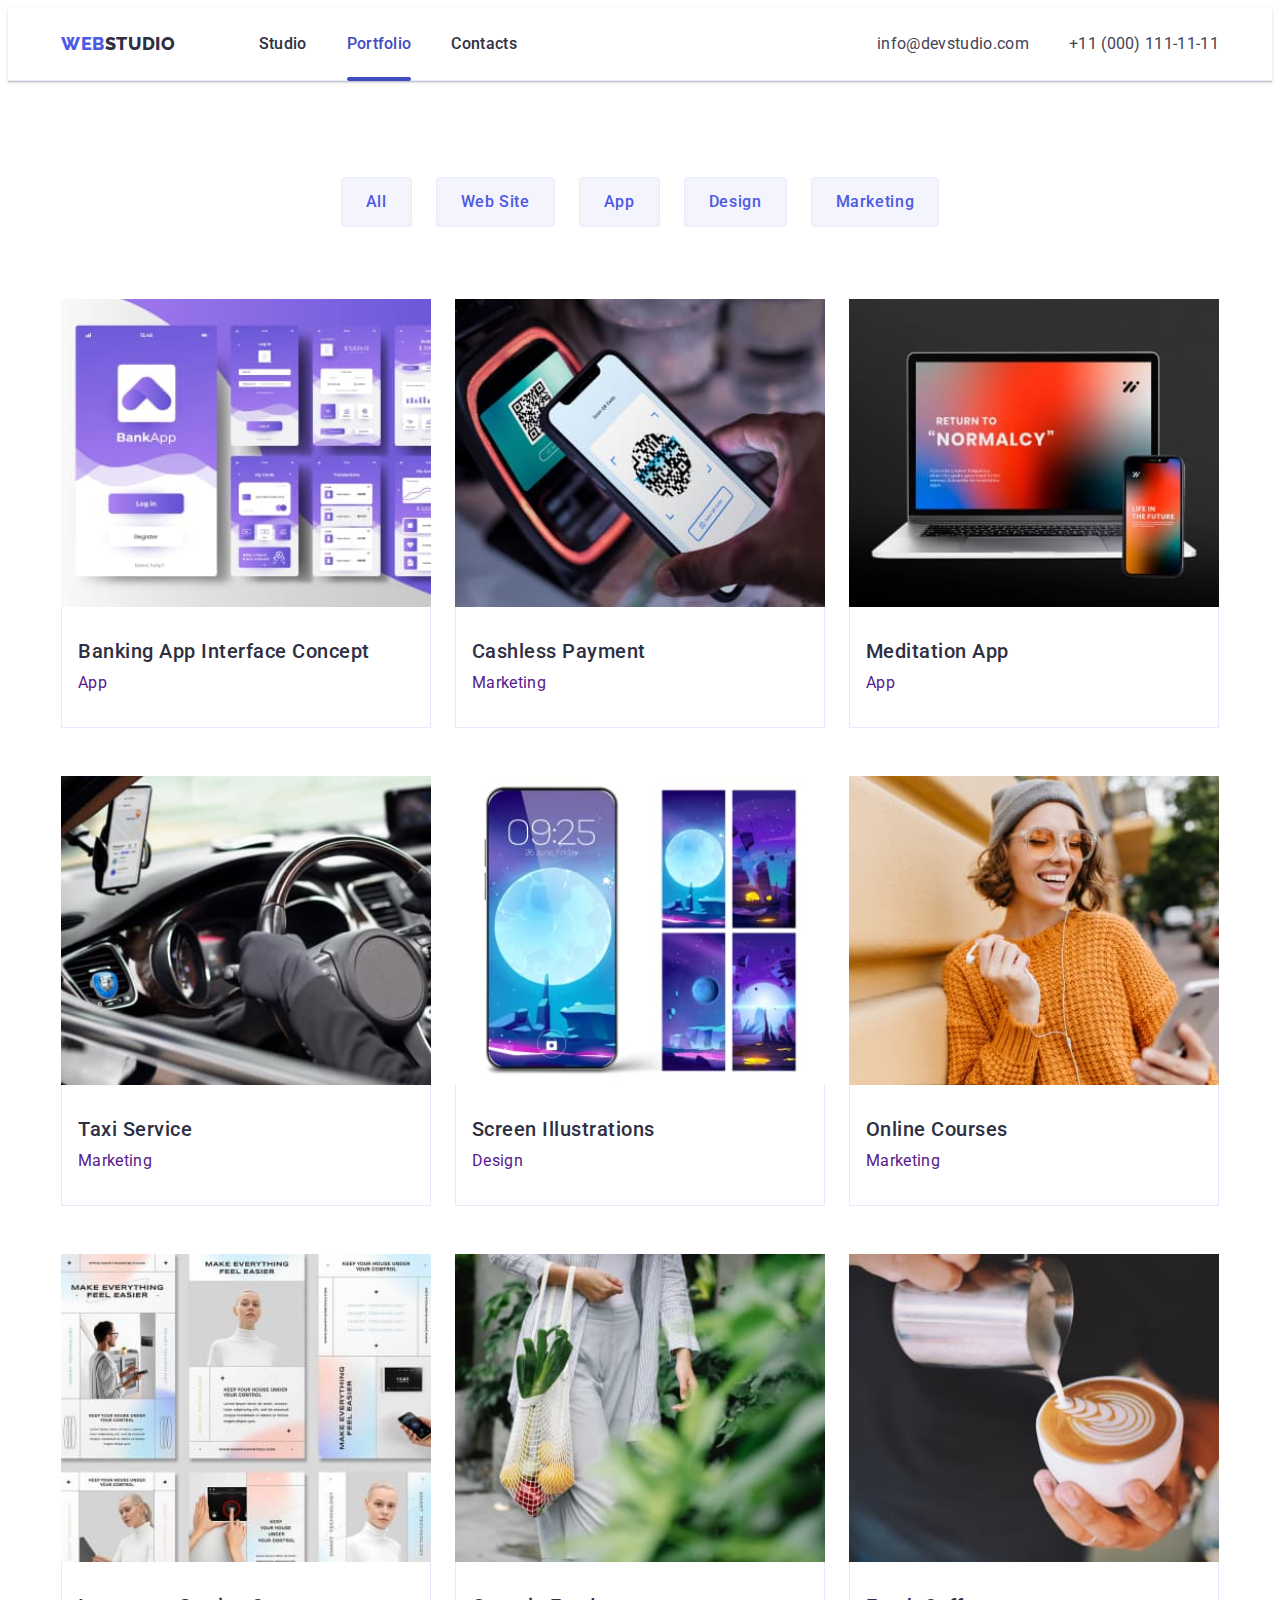
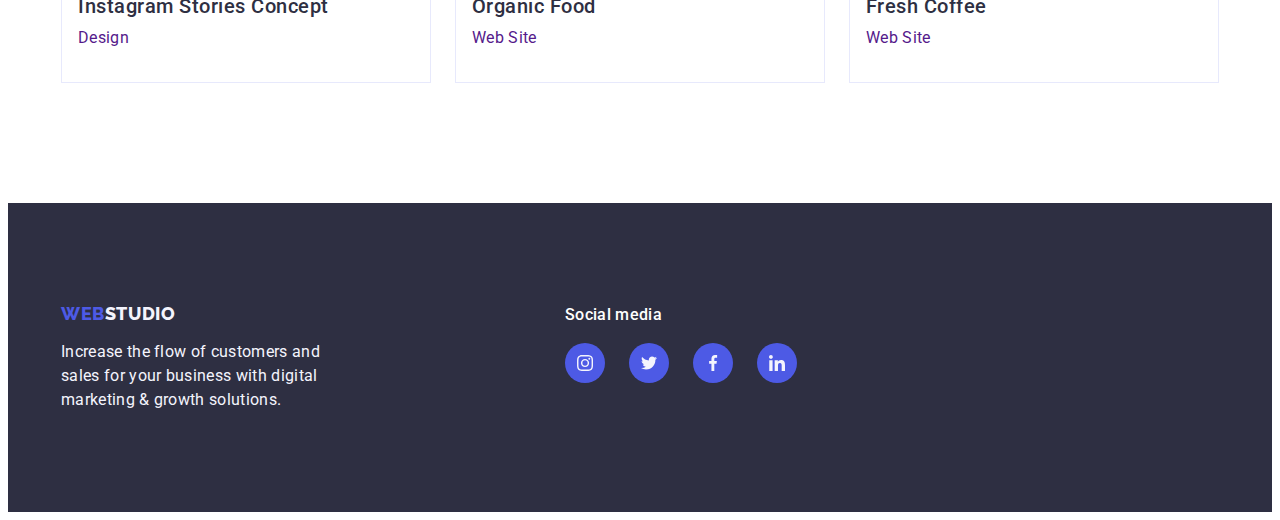
==== commit 240520fa: "Update portfolio.html" ====
--- a/portfolio.html
+++ b/portfolio.html
@@ -306,8 +306,8 @@
         </div>
         <div class="social-media">
           <p class="social-media-text">Social media</p>
-          <ul class="soсial-list list">
-            <li class="soсial-list-item">
+          <ul class="social-list list">
+            <li class="social-list-item">
               <a class="social-link link" href="">
                 <svg
                   class="social-list-icon"
@@ -319,7 +319,7 @@
                 </svg>
               </a>
             </li>
-            <li class="soсial-list-item">
+            <li class="social-list-item">
               <a class="social-link link" href="">
                 <svg
                   class="social-list-icon"
@@ -331,7 +331,7 @@
                 </svg>
               </a>
             </li>
-            <li class="soсial-list-item">
+            <li class="social-list-item">
               <a class="social-link link" href="">
                 <svg
                   class="social-list-icon"
@@ -343,7 +343,7 @@
                 </svg>
               </a>
             </li>
-            <li class="soсial-list-item">
+            <li class="social-list-item">
               <a class="social-link link" href="">
                 <svg
                   class="social-list-icon"
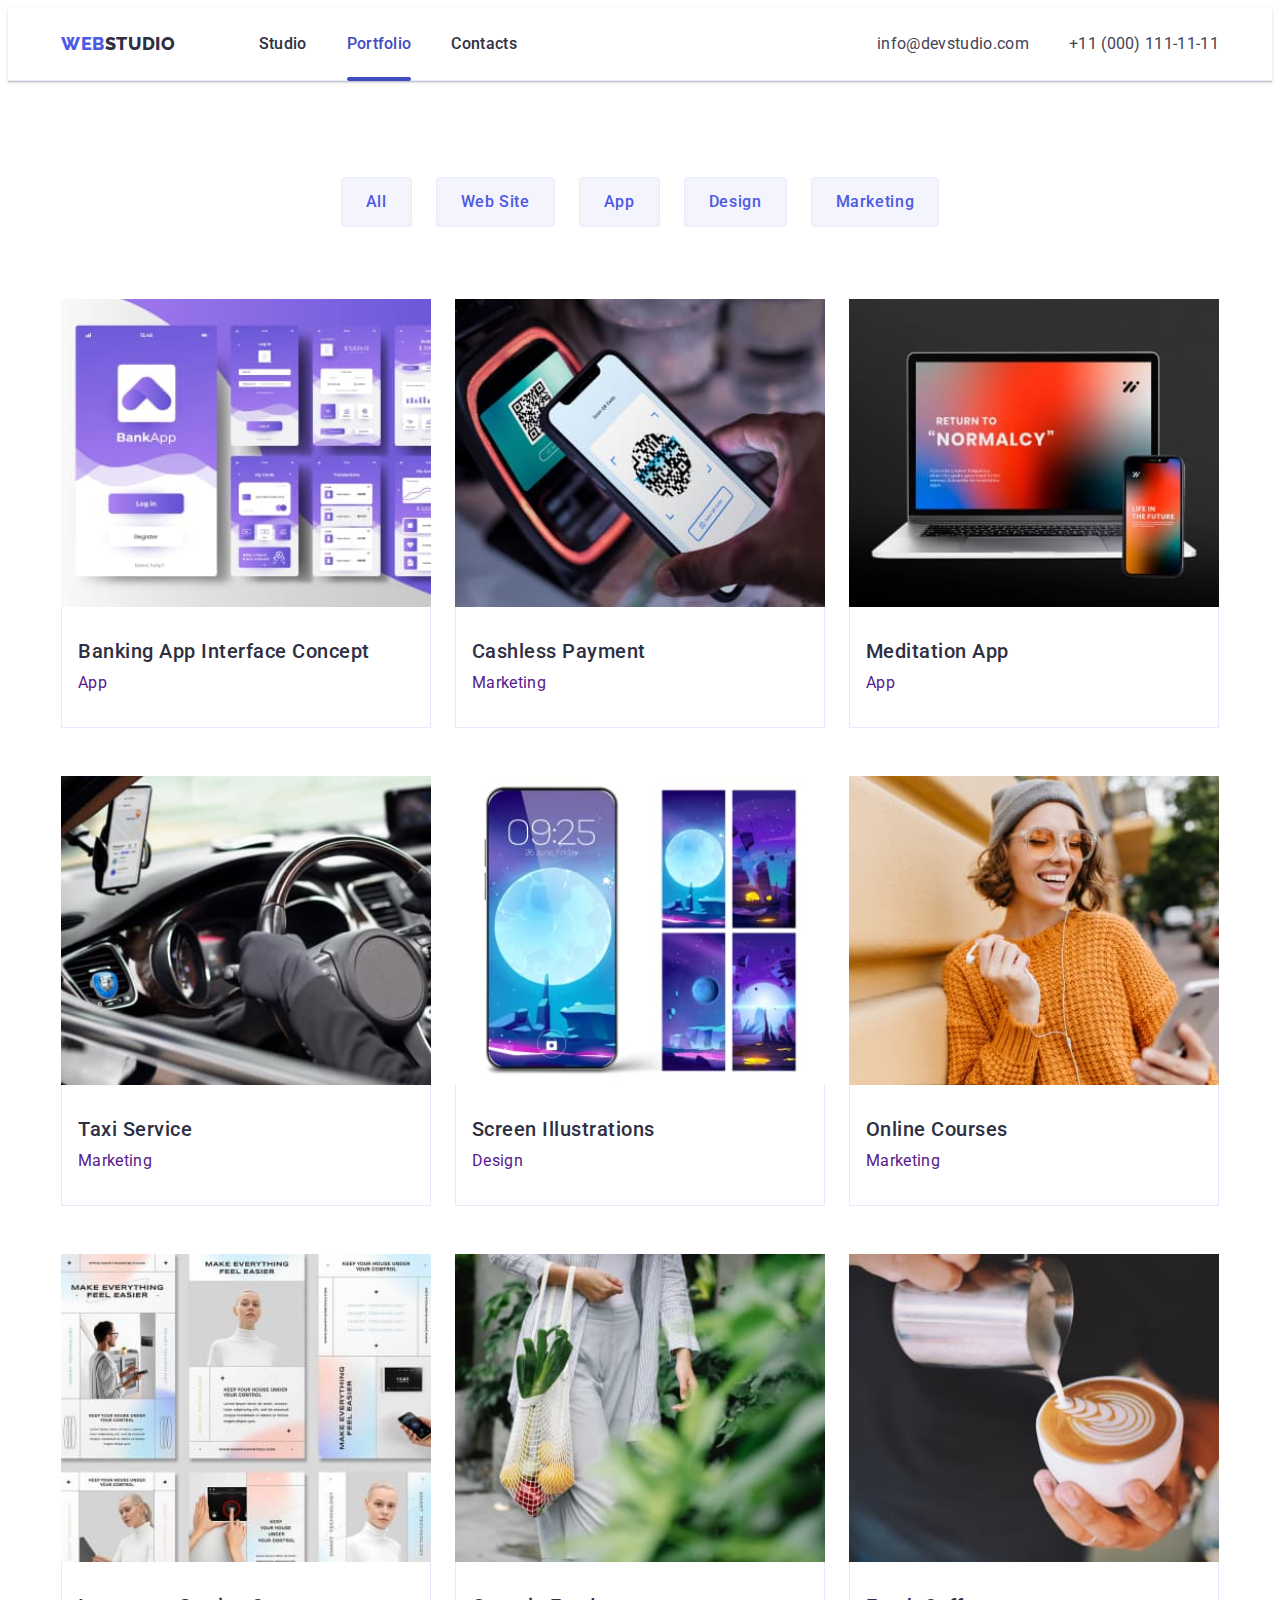
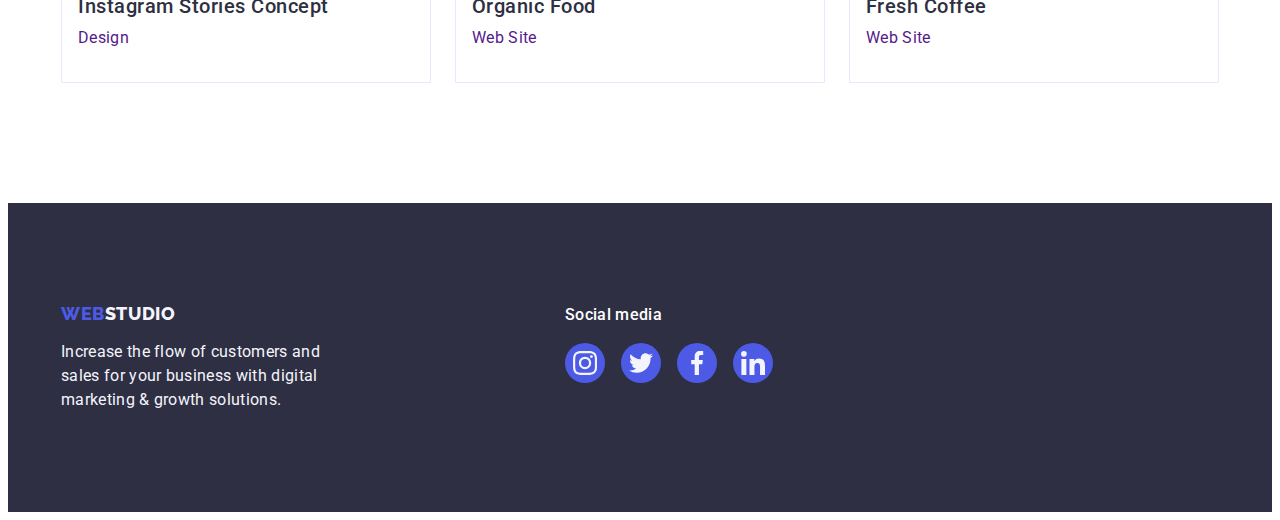
==== commit 026c5ed2: "check focus for overlay" ====
--- a/portfolio.html
+++ b/portfolio.html
@@ -311,8 +311,8 @@
               <a class="social-link link" href="">
                 <svg
                   class="social-list-icon"
-                  width="16"
-                  height="16"
+                  width="24"
+                  height="24"
                   aria-label="instagram icon"
                 >
                   <use href="./images/icons.svg#icon-instagram"></use>
@@ -323,8 +323,8 @@
               <a class="social-link link" href="">
                 <svg
                   class="social-list-icon"
-                  width="16"
-                  height="16"
+                  width="24"
+                  height="24"
                   aria-label="twitter icon"
                 >
                   <use href="./images/icons.svg#icon-twitter"></use>
@@ -335,8 +335,8 @@
               <a class="social-link link" href="">
                 <svg
                   class="social-list-icon"
-                  width="16"
-                  height="16"
+                  width="24"
+                  height="24"
                   aria-label="facebook icon"
                 >
                   <use href="./images/icons.svg#icon-facebook"></use>
@@ -347,8 +347,8 @@
               <a class="social-link link" href="">
                 <svg
                   class="social-list-icon"
-                  width="16"
-                  height="16"
+                  width="24"
+                  height="24"
                   aria-label="linkedin icon"
                 >
                   <use href="./images/icons.svg#icon-linkedin"></use>
--- a/css/styles.css
+++ b/css/styles.css
@@ -357,7 +357,7 @@
 }
 
 .customers-list-item {
-  flex-basis: calc((100% - 120px) / 6);
+  width: calc((100% - 120px) / 6);
   height: 88px;
 }
 
@@ -410,9 +410,9 @@
   text-align: center;
   border-radius: 4px;
   border: 1px solid var(--another-color);
-  transition: background 250ms cubic-bezier(0.4, 0, 0.2, 1),
-    color 250ms cubic-bezier(0.4, 0, 0.2, 1),
-    border 250ms cubic-bezier(0.4, 0, 0.2, 1),
+  transition: color 250ms cubic-bezier(0.4, 0, 0.2, 1),
+    background-color 250ms cubic-bezier(0.4, 0, 0.2, 1),
+    border-color 250ms cubic-bezier(0.4, 0, 0.2, 1),
     box-shadow 250ms cubic-bezier(0.4, 0, 0.2, 1);
 }
 
@@ -466,7 +466,8 @@
   transition: transform 250ms cubic-bezier(0.4, 0, 0.2, 1);
 }
 
-.card-list-item:hover .overlay {
+.card-list-link:hover .overlay,
+.card-list-link:focus .overlay {
   transform: translateY(0%);
 }
 
@@ -518,8 +519,14 @@
 }
 
 .social-media .social-list {
+  gap: 16px;
   justify-content: flex-start;
   align-items: flex-start;
+}
+
+.social-media .social-link:hover,
+.social-media .social-link:focus {
+  background-color: #31d0aa;
 }
 
 .social-media-text {
@@ -557,6 +564,7 @@
   top: 50%;
   left: 50%;
   transform: translate(-50%, -50%);
+  transition: transform 250ms cubic-bezier(0.4, 0, 0.2, 1);
 }
 
 .close-button {
@@ -577,7 +585,8 @@
     border 250ms cubic-bezier(0.4, 0, 0.2, 1);
 }
 
-.close-button:hover {
+.close-button:hover,
+.close-button:focus {
   background-color: var(--active-color);
   border: none;
 }
@@ -587,6 +596,7 @@
   transition: fill 250ms cubic-bezier(0.4, 0, 0.2, 1);
 }
 
-.close-button:hover .close-button-icon {
+.close-button:hover .close-button-icon,
+.close-button:focus .close-button-icon {
   fill: var(--text-btn-color);
 }
